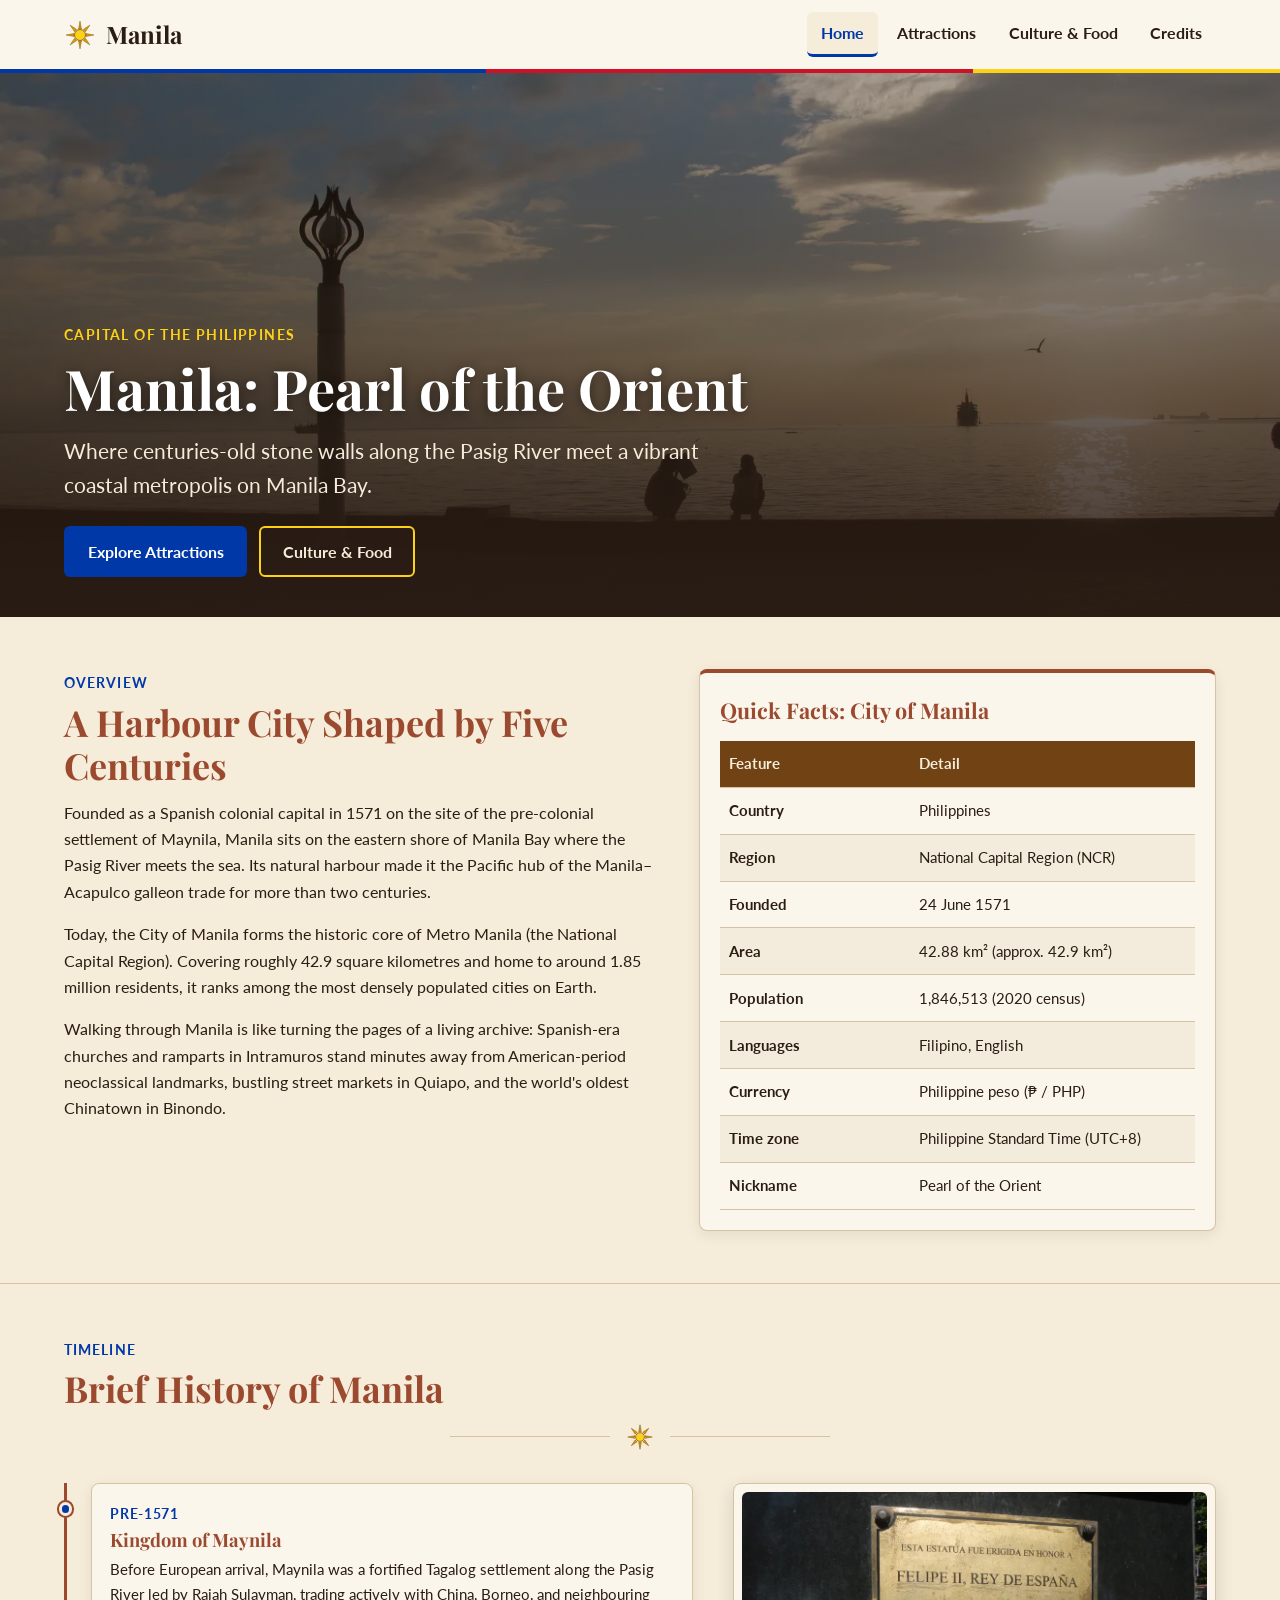
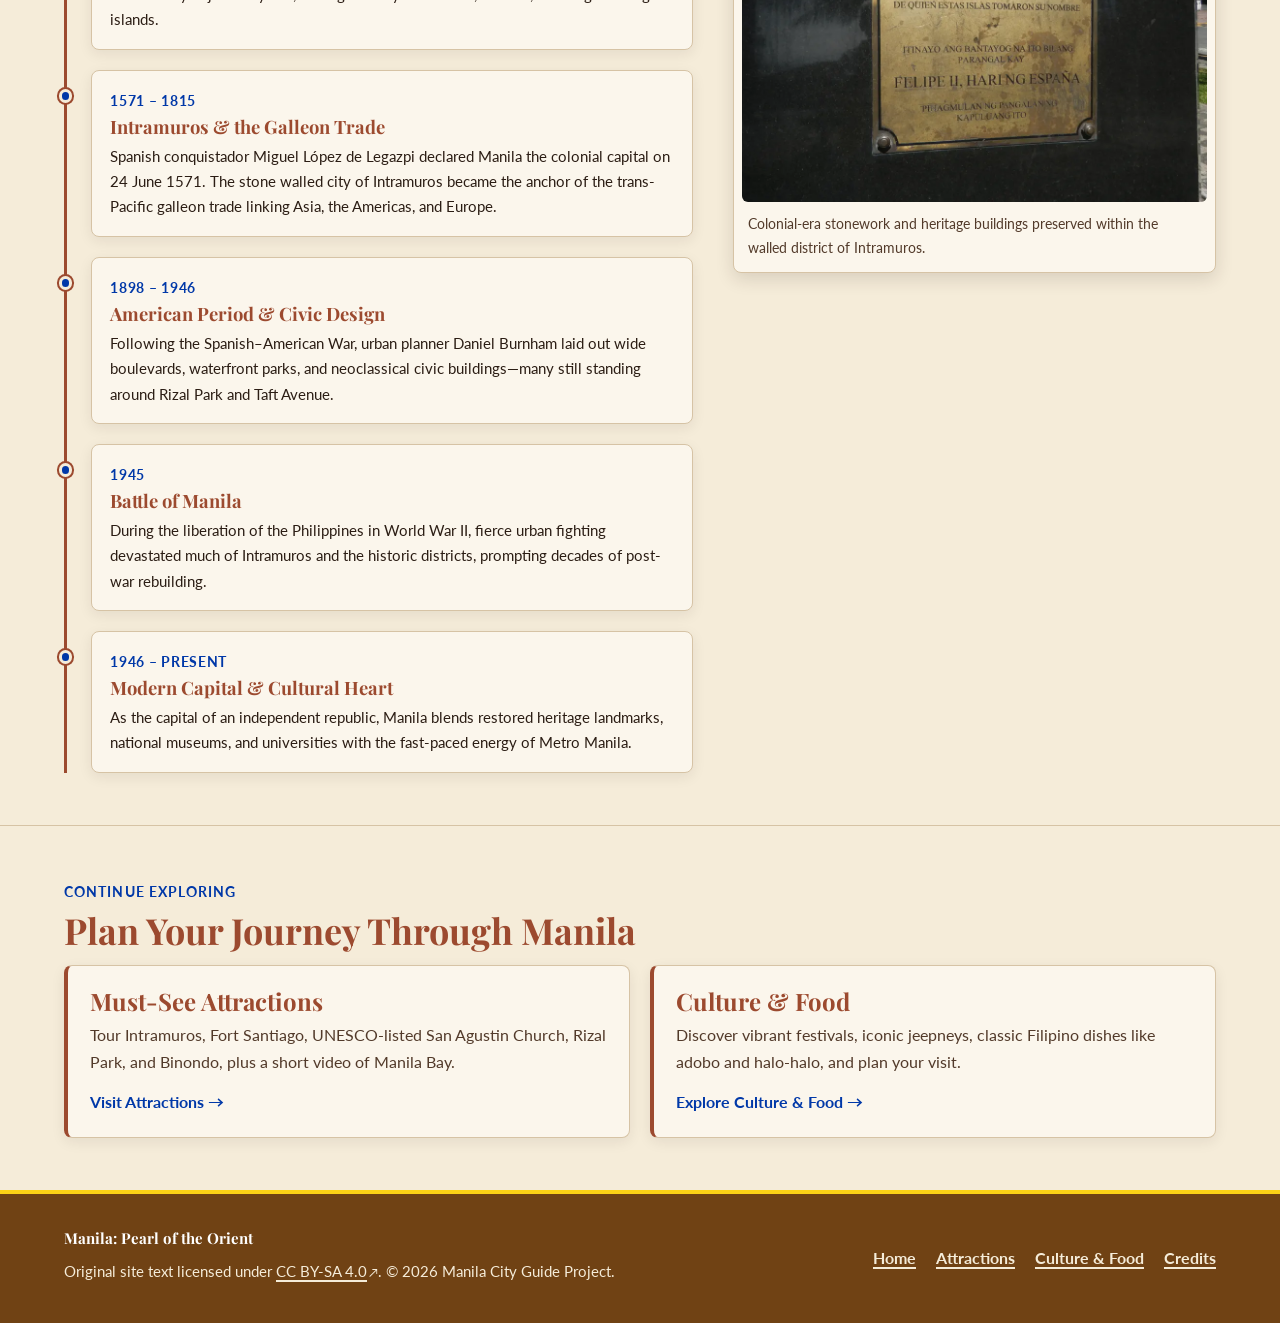
==== index.html @ b35159a3 "Implement 4-page website Assisted-by: Gemini 4 Neon" ====
<!DOCTYPE html>
<html lang="en">
<head>
  <meta charset="UTF-8">
  <meta name="viewport" content="width=device-width, initial-scale=1">
  <title>Manila | Pearl of the Orient — Home &amp; History</title>
  <meta name="description" content="Discover Manila, the historic capital of the Philippines: quick facts, a brief history from Maynila to the modern metropolis, and what makes the city unique.">

  <!-- Favicons -->
  <link rel="icon" href="favicon.ico" sizes="32x32">
  <link rel="icon" href="favicon.svg" type="image/svg+xml">
  <link rel="apple-touch-icon" href="apple-touch-icon.png">
  <link rel="manifest" href="site.webmanifest">

  <!-- Fonts -->
  <link rel="preconnect" href="https://fonts.googleapis.com">
  <link rel="preconnect" href="https://fonts.gstatic.com" crossorigin>
  <link rel="stylesheet" href="https://fonts.googleapis.com/css2?family=Lato:wght@400;700&family=Playfair+Display:wght@700&display=swap">

  <link rel="stylesheet" href="css/normalize.css">
  <link rel="stylesheet" href="css/styles.css">
  <script src="js/nav.js" defer></script>
</head>
<body>
  <a class="skip-link" href="#main">Skip to main content</a>

  <header class="site-header">
    <div class="container header-inner">
      <a class="logo" href="index.html">
        <svg class="logo-sun" viewBox="0 0 64 64" width="32" height="32" aria-hidden="true">
          <g fill="#D99B00" stroke="#704214" stroke-width="0.8">
            <polygon points="32,4 35,20 29,20"/>
            <polygon points="32,60 35,44 29,44"/>
            <polygon points="4,32 20,29 20,35"/>
            <polygon points="60,32 44,29 44,35"/>
            <polygon points="12.2,12.2 25.5,21 21,25.5"/>
            <polygon points="51.8,51.8 38.5,43 43,38.5"/>
            <polygon points="51.8,12.2 43,25.5 38.5,21"/>
            <polygon points="12.2,51.8 21,38.5 25.5,43"/>
          </g>
          <circle cx="32" cy="32" r="11" fill="#FCD116" stroke="#704214" stroke-width="1.5"/>
        </svg>
        <span>Manila</span>
      </a>

      <nav class="site-nav" aria-label="Main">
        <button class="nav-toggle" type="button" aria-expanded="false" aria-controls="nav-menu" hidden>
          <svg width="20" height="20" viewBox="0 0 24 24" fill="none" stroke="currentColor" stroke-width="2.2" stroke-linecap="round" aria-hidden="true">
            <line x1="3" y1="6" x2="21" y2="6"/>
            <line x1="3" y1="12" x2="21" y2="12"/>
            <line x1="3" y1="18" x2="21" y2="18"/>
          </svg>
          <span>Menu</span>
        </button>
        <ul id="nav-menu" class="nav-menu">
          <li><a href="index.html" aria-current="page">Home</a></li>
          <li><a href="attractions.html">Attractions</a></li>
          <li><a href="culture.html">Culture &amp; Food</a></li>
          <li><a href="credits.html">Credits</a></li>
        </ul>
      </nav>
    </div>
  </header>

  <main id="main" tabindex="-1">
    <section class="hero" aria-labelledby="hero-title">
      <div class="hero-media">
        <img
          src="images/hero-manila-bay-960.webp"
          srcset="images/hero-manila-bay-480.webp 480w, images/hero-manila-bay-960.webp 960w, images/hero-manila-bay-1600.webp 1600w"
          sizes="100vw"
          width="1600"
          height="900"
          fetchpriority="high"
          alt="Golden sunset over Manila Bay with silhouettes of boats and the city skyline along the horizon">
      </div>
      <div class="container hero-content">
        <span class="hero-kicker">Capital of the Philippines</span>
        <h1 id="hero-title">Manila: Pearl of the Orient</h1>
        <p class="hero-tagline">Where centuries-old stone walls along the Pasig River meet a vibrant coastal metropolis on Manila Bay.</p>
        <div class="hero-actions">
          <a class="btn btn-primary" href="attractions.html">Explore Attractions</a>
          <a class="btn btn-secondary" href="culture.html">Culture &amp; Food</a>
        </div>
      </div>
    </section>

    <section class="section" aria-labelledby="intro-heading">
      <div class="container home-overview-grid">
        <div>
          <span class="eyebrow">Overview</span>
          <h2 id="intro-heading">A Harbour City Shaped by Five Centuries</h2>
          <p>Founded as a Spanish colonial capital in 1571 on the site of the pre-colonial settlement of Maynila, Manila sits on the eastern shore of Manila Bay where the Pasig River meets the sea. Its natural harbour made it the Pacific hub of the Manila–Acapulco galleon trade for more than two centuries.</p>
          <p>Today, the City of Manila forms the historic core of Metro Manila (the National Capital Region). Covering roughly 42.9 square kilometres and home to around 1.85 million residents, it ranks among the most densely populated cities on Earth.</p>
          <p>Walking through Manila is like turning the pages of a living archive: Spanish-era churches and ramparts in Intramuros stand minutes away from American-period neoclassical landmarks, bustling street markets in Quiapo, and the world's oldest Chinatown in Binondo.</p>
        </div>

        <div class="facts-card">
          <table class="facts-table">
            <caption>Quick Facts: City of Manila</caption>
            <thead>
              <tr>
                <th scope="col">Feature</th>
                <th scope="col">Detail</th>
              </tr>
            </thead>
            <tbody>
              <tr>
                <th scope="row">Country</th>
                <td>Philippines</td>
              </tr>
              <tr>
                <th scope="row">Region</th>
                <td>National Capital Region (NCR)</td>
              </tr>
              <tr>
                <th scope="row">Founded</th>
                <td>24 June 1571</td>
              </tr>
              <tr>
                <th scope="row">Area</th>
                <td>42.88 km² (approx. 42.9 km²)</td>
              </tr>
              <tr>
                <th scope="row">Population</th>
                <td>1,846,513 (2020 census)</td>
              </tr>
              <tr>
                <th scope="row">Languages</th>
                <td>Filipino, English</td>
              </tr>
              <tr>
                <th scope="row">Currency</th>
                <td>Philippine peso (₱ / PHP)</td>
              </tr>
              <tr>
                <th scope="row">Time zone</th>
                <td>Philippine Standard Time (UTC+8)</td>
              </tr>
              <tr>
                <th scope="row">Nickname</th>
                <td>Pearl of the Orient</td>
              </tr>
            </tbody>
          </table>
        </div>
      </div>
    </section>

    <section class="section" aria-labelledby="history-heading">
      <div class="container">
        <span class="eyebrow">Timeline</span>
        <h2 id="history-heading">Brief History of Manila</h2>
        <div class="sun-divider" aria-hidden="true">
          <svg viewBox="0 0 64 64" width="28" height="28">
            <g fill="#D99B00" stroke="#704214" stroke-width="1">
              <polygon points="32,4 35,20 29,20"/>
              <polygon points="32,60 35,44 29,44"/>
              <polygon points="4,32 20,29 20,35"/>
              <polygon points="60,32 44,29 44,35"/>
              <polygon points="12.2,12.2 25.5,21 21,25.5"/>
              <polygon points="51.8,51.8 38.5,43 43,38.5"/>
              <polygon points="51.8,12.2 43,25.5 38.5,21"/>
              <polygon points="12.2,51.8 21,38.5 25.5,43"/>
            </g>
            <circle cx="32" cy="32" r="10" fill="#FCD116" stroke="#704214" stroke-width="1.5"/>
          </svg>
        </div>

        <div class="history-grid">
          <ol class="timeline">
            <li class="timeline-item">
              <span class="timeline-year">Pre-1571</span>
              <h3>Kingdom of Maynila</h3>
              <p>Before European arrival, Maynila was a fortified Tagalog settlement along the Pasig River led by Rajah Sulayman, trading actively with China, Borneo, and neighbouring islands.</p>
            </li>
            <li class="timeline-item">
              <span class="timeline-year">1571 – 1815</span>
              <h3>Intramuros &amp; the Galleon Trade</h3>
              <p>Spanish conquistador Miguel López de Legazpi declared Manila the colonial capital on 24 June 1571. The stone walled city of Intramuros became the anchor of the trans-Pacific galleon trade linking Asia, the Americas, and Europe.</p>
            </li>
            <li class="timeline-item">
              <span class="timeline-year">1898 – 1946</span>
              <h3>American Period &amp; Civic Design</h3>
              <p>Following the Spanish–American War, urban planner Daniel Burnham laid out wide boulevards, waterfront parks, and neoclassical civic buildings—many still standing around Rizal Park and Taft Avenue.</p>
            </li>
            <li class="timeline-item">
              <span class="timeline-year">1945</span>
              <h3>Battle of Manila</h3>
              <p>During the liberation of the Philippines in World War II, fierce urban fighting devastated much of Intramuros and the historic districts, prompting decades of post-war rebuilding.</p>
            </li>
            <li class="timeline-item">
              <span class="timeline-year">1946 – Present</span>
              <h3>Modern Capital &amp; Cultural Heart</h3>
              <p>As the capital of an independent republic, Manila blends restored heritage landmarks, national museums, and universities with the fast-paced energy of Metro Manila.</p>
            </li>
          </ol>

          <figure class="photo-frame">
            <img
              src="images/history-intramuros-960.webp"
              srcset="images/history-intramuros-480.webp 480w, images/history-intramuros-960.webp 960w, images/history-intramuros-1600.webp 1600w"
              sizes="(min-width: 64em) 38vw, 94vw"
              width="960"
              height="640"
              loading="lazy"
              decoding="async"
              alt="Historic stone-lined street and colonial-era architecture inside Intramuros, Manila">
            <figcaption>Colonial-era stonework and heritage buildings preserved within the walled district of Intramuros.</figcaption>
          </figure>
        </div>
      </div>
    </section>

    <section class="section" aria-labelledby="explore-heading">
      <div class="container">
        <span class="eyebrow">Continue Exploring</span>
        <h2 id="explore-heading">Plan Your Journey Through Manila</h2>
        <div class="explore-cards">
          <a class="explore-card" href="attractions.html">
            <div>
              <h3>Must-See Attractions</h3>
              <p>Tour Intramuros, Fort Santiago, UNESCO-listed San Agustin Church, Rizal Park, and Binondo, plus a short video of Manila Bay.</p>
            </div>
            <span class="explore-card-cta">Visit Attractions →</span>
          </a>
          <a class="explore-card" href="culture.html">
            <div>
              <h3>Culture &amp; Food</h3>
              <p>Discover vibrant festivals, iconic jeepneys, classic Filipino dishes like adobo and halo-halo, and plan your visit.</p>
            </div>
            <span class="explore-card-cta">Explore Culture &amp; Food →</span>
          </a>
        </div>
      </div>
    </section>
  </main>

  <footer class="site-footer">
    <div class="container footer-grid">
      <div>
        <p class="footer-brand">Manila: Pearl of the Orient</p>
        <p>Original site text licensed under <a href="https://creativecommons.org/licenses/by-sa/4.0/" target="_blank" rel="noopener noreferrer">CC BY-SA 4.0<span class="visually-hidden"> (opens in a new tab)</span><span class="external-icon" aria-hidden="true">↗</span></a>. © 2026 Manila City Guide Project.</p>
      </div>
      <nav class="footer-nav" aria-label="Footer">
        <ul>
          <li><a href="index.html">Home</a></li>
          <li><a href="attractions.html">Attractions</a></li>
          <li><a href="culture.html">Culture &amp; Food</a></li>
          <li><a href="credits.html">Credits</a></li>
        </ul>
      </nav>
    </div>
  </footer>
</body>
</html>
---- css/styles.css ----
/* ==========================================================================
   Manila: Pearl of the Orient — Global Stylesheet
   Mobile-first, heritage/colonial palette with Philippine-flag accents
   ========================================================================== */

:root {
  /* Heritage colour palette */
  --color-cream: #F5ECD9;
  --color-parchment: #FBF6EC;
  --color-ink: #2B1D14;
  --color-ink-muted: #523A2A;
  --color-terracotta: #9C4A2F;
  --color-terracotta-dark: #7A3620;
  --color-sepia: #704214;
  --color-sepia-dark: #4F2D0D;
  --color-border: #D6C3A5;

  /* Philippine-flag accents */
  --color-flag-blue: #0038A8;
  --color-flag-blue-dark: #00287A;
  --color-flag-red: #CE1126;
  --color-sun-gold: #FCD116;

  /* Typography */
  --font-heading: "Playfair Display", Georgia, "Times New Roman", serif;
  --font-body: "Lato", system-ui, -apple-system, "Segoe UI", Roboto, sans-serif;

  /* Layout & radii */
  --container-max: 75rem;
  --radius-sm: 0.375rem;
  --radius-md: 0.5rem;
  --radius-lg: 0.75rem;
  --shadow-card: 0 4px 14px rgba(43, 29, 20, 0.08);
  --shadow-photo: 0 6px 18px rgba(43, 29, 20, 0.14);

  /* Transitions */
  --transition-fast: 180ms ease;
}

/* Base / Reset enhancements
   ========================================================================== */

*,
*::before,
*::after {
  box-sizing: border-box;
}

html {
  font-size: 100%;
  scroll-behavior: smooth;
}

body {
  font-family: var(--font-body);
  font-size: 1rem;
  line-height: 1.65;
  color: var(--color-ink);
  background-color: var(--color-cream);
  min-height: 100vh;
  display: flex;
  flex-direction: column;
}

img,
picture,
video,
svg {
  display: block;
  max-width: 100%;
}

img,
video {
  height: auto;
}

h1,
h2,
h3,
h4 {
  font-family: var(--font-heading);
  font-weight: 700;
  line-height: 1.2;
  color: var(--color-terracotta);
  margin-top: 0;
}

h1 {
  font-size: clamp(2rem, 4.5vw + 1rem, 3.5rem);
  margin-bottom: 0.75rem;
}

h2 {
  font-size: clamp(1.5rem, 2.5vw + 0.85rem, 2.25rem);
  margin-bottom: 0.75rem;
}

h3 {
  font-size: clamp(1.2rem, 1.4vw + 0.8rem, 1.5rem);
  margin-bottom: 0.5rem;
}

p {
  margin-top: 0;
  margin-bottom: 1rem;
}

a {
  color: var(--color-terracotta);
  text-decoration: underline;
  text-underline-offset: 0.18em;
  text-decoration-thickness: 1.5px;
  transition: color var(--transition-fast), background-color var(--transition-fast);
}

a:visited {
  color: var(--color-sepia);
}

a:hover {
  color: var(--color-flag-blue);
}

:focus-visible {
  outline: 3px solid var(--color-flag-blue);
  outline-offset: 3px;
  border-radius: 2px;
}

main {
  flex: 1 0 auto;
}

main:focus {
  outline: none;
}

/* Utilities
   ========================================================================== */

.container {
  width: 100%;
  max-width: var(--container-max);
  margin-inline: auto;
  padding-inline: 1rem;
}

.visually-hidden {
  position: absolute;
  width: 1px;
  height: 1px;
  padding: 0;
  margin: -1px;
  overflow: hidden;
  clip: rect(0, 0, 0, 0);
  white-space: nowrap;
  border: 0;
}

.skip-link {
  position: absolute;
  top: -100%;
  left: 0.75rem;
  z-index: 1000;
  padding: 0.75rem 1.25rem;
  background-color: var(--color-flag-blue);
  color: #FFFFFF;
  font-weight: 700;
  text-decoration: none;
  border-radius: 0 0 var(--radius-sm) var(--radius-sm);
}

.skip-link:visited {
  color: #FFFFFF;
}

.skip-link:focus {
  top: 0;
  outline: 3px solid var(--color-sun-gold);
  outline-offset: 2px;
}

.section {
  padding-block: 2.5rem;
}

.section + .section {
  border-top: 1px solid var(--color-border);
}

.section-intro {
  max-width: 65ch;
  font-size: 1.075rem;
  color: var(--color-ink-muted);
}

.eyebrow {
  display: inline-block;
  font-size: 0.85rem;
  font-weight: 700;
  letter-spacing: 0.08em;
  text-transform: uppercase;
  color: var(--color-flag-blue);
  margin-bottom: 0.4rem;
}

/* Philippine 8-ray sun section divider */
.sun-divider {
  display: flex;
  align-items: center;
  justify-content: center;
  gap: 1rem;
  margin-block: 0.5rem 2rem;
}

.sun-divider::before,
.sun-divider::after {
  content: "";
  height: 1px;
  flex: 1;
  max-width: 10rem;
  background-color: var(--color-border);
}

.sun-divider svg {
  width: 1.75rem;
  height: 1.75rem;
  flex-shrink: 0;
}

/* Header & Navigation
   ========================================================================== */

.site-header {
  position: relative;
  background-color: var(--color-parchment);
  box-shadow: 0 2px 8px rgba(43, 29, 20, 0.06);
}

/* Thin Philippine-flag tri-colour accent bar under header */
.site-header::after {
  content: "";
  display: block;
  height: 4px;
  width: 100%;
  background: linear-gradient(
    90deg,
    var(--color-flag-blue) 0%,
    var(--color-flag-blue) 38%,
    var(--color-flag-red) 38%,
    var(--color-flag-red) 76%,
    var(--color-sun-gold) 76%,
    var(--color-sun-gold) 100%
  );
}

.header-inner {
  display: flex;
  flex-wrap: wrap;
  align-items: center;
  justify-content: space-between;
  gap: 0.75rem 1.5rem;
  padding-block: 0.75rem;
}

.logo {
  display: inline-flex;
  align-items: center;
  gap: 0.6rem;
  font-family: var(--font-heading);
  font-size: 1.5rem;
  font-weight: 700;
  color: var(--color-ink);
  text-decoration: none;
  min-height: 44px;
}

.logo:visited {
  color: var(--color-ink);
}

.logo:hover {
  color: var(--color-terracotta);
}

.logo-sun {
  width: 2rem;
  height: 2rem;
  flex-shrink: 0;
}

.site-nav {
  display: flex;
  flex-direction: column;
  align-items: flex-end;
}

.nav-toggle {
  display: inline-flex;
  align-items: center;
  justify-content: center;
  gap: 0.45rem;
  min-width: 44px;
  min-height: 44px;
  padding: 0.5rem 0.85rem;
  background-color: var(--color-cream);
  color: var(--color-ink);
  border: 2px solid var(--color-sepia);
  border-radius: var(--radius-sm);
  font-weight: 700;
  cursor: pointer;
  transition: background-color var(--transition-fast), border-color var(--transition-fast);
}

.nav-toggle:hover {
  background-color: var(--color-terracotta);
  border-color: var(--color-terracotta);
  color: #FFFFFF;
}

.nav-toggle[hidden] {
  display: none;
}

.nav-menu {
  list-style: none;
  margin: 0.5rem 0 0;
  padding: 0;
  display: flex;
  flex-direction: column;
  gap: 0.25rem;
  width: 100%;
}

/* Progressive enhancement: collapse menu on small screens only when JS is active */
.js .nav-menu {
  display: none;
}

.js .nav-menu.is-open {
  display: flex;
  width: 100%;
  padding-block: 0.5rem 0.25rem;
}

.site-nav:has(.nav-menu.is-open) {
  width: 100%;
  align-items: stretch;
}

.site-nav:has(.nav-menu.is-open) .nav-toggle {
  align-self: flex-end;
}

.nav-menu a {
  display: flex;
  align-items: center;
  min-height: 44px;
  padding: 0.5rem 0.9rem;
  font-weight: 700;
  color: var(--color-ink);
  text-decoration: none;
  border-radius: var(--radius-sm);
  border-left: 3px solid transparent;
}

.nav-menu a:visited {
  color: var(--color-ink);
}

.nav-menu a:hover {
  background-color: var(--color-cream);
  color: var(--color-terracotta);
}

.nav-menu a[aria-current="page"] {
  color: var(--color-flag-blue);
  background-color: var(--color-cream);
  border-left-color: var(--color-flag-blue);
}

/* Hero Banner (Home)
   ========================================================================== */

.hero {
  position: relative;
  background-color: var(--color-ink);
  color: var(--color-cream);
  overflow: hidden;
  min-height: 22rem;
  display: grid;
  align-items: end;
}

.hero-media {
  position: absolute;
  inset: 0;
  width: 100%;
  height: 100%;
}

.hero-media img {
  width: 100%;
  height: 100%;
  object-fit: cover;
  object-position: center;
}

.hero::after {
  content: "";
  position: absolute;
  inset: 0;
  background: linear-gradient(
    to top,
    rgba(43, 29, 20, 0.92) 0%,
    rgba(43, 29, 20, 0.68) 45%,
    rgba(43, 29, 20, 0.35) 100%
  );
  pointer-events: none;
}

.hero-content {
  position: relative;
  z-index: 1;
  padding-block: 3rem 2.5rem;
}

.hero-kicker {
  display: inline-block;
  font-size: 0.875rem;
  font-weight: 700;
  letter-spacing: 0.1em;
  text-transform: uppercase;
  color: var(--color-sun-gold);
  margin-bottom: 0.5rem;
}

.hero h1 {
  color: #FFFFFF;
  margin-bottom: 0.75rem;
  text-shadow: 0 2px 12px rgba(0, 0, 0, 0.45);
}

.hero-tagline {
  max-width: 58ch;
  font-size: clamp(1.05rem, 1.5vw + 0.7rem, 1.3rem);
  color: var(--color-cream);
  margin-bottom: 1.5rem;
}

.hero-actions {
  display: flex;
  flex-wrap: wrap;
  gap: 0.75rem;
}

/* Buttons */
.btn {
  display: inline-flex;
  align-items: center;
  justify-content: center;
  gap: 0.5rem;
  min-height: 44px;
  padding: 0.65rem 1.35rem;
  font-weight: 700;
  text-decoration: none;
  border-radius: var(--radius-sm);
  border: 2px solid transparent;
  cursor: pointer;
  transition: background-color var(--transition-fast), color var(--transition-fast),
    border-color var(--transition-fast);
}

.btn-primary {
  background-color: var(--color-flag-blue);
  color: #FFFFFF;
}

.btn-primary:visited {
  color: #FFFFFF;
}

.btn-primary:hover {
  background-color: var(--color-flag-blue-dark);
  color: #FFFFFF;
}

.btn-secondary {
  background-color: rgba(43, 29, 20, 0.7);
  color: var(--color-cream);
  border-color: var(--color-sun-gold);
}

.btn-secondary:visited {
  color: var(--color-cream);
}

.btn-secondary:hover {
  background-color: var(--color-sepia);
  color: #FFFFFF;
}

/* Page Header (subpages)
   ========================================================================== */

.page-hero {
  background-color: var(--color-parchment);
  border-bottom: 1px solid var(--color-border);
  padding-block: 2.25rem 2rem;
}

.page-hero p {
  max-width: 66ch;
  margin-bottom: 0;
  font-size: 1.08rem;
  color: var(--color-ink-muted);
}

/* Figures & Photo Frames
   ========================================================================== */

.photo-frame {
  margin: 0;
  background-color: var(--color-parchment);
  padding: 0.5rem;
  border: 1px solid var(--color-border);
  border-radius: var(--radius-md);
  box-shadow: var(--shadow-photo);
}

.photo-frame img {
  width: 100%;
  border-radius: var(--radius-sm);
  aspect-ratio: 3 / 2;
  object-fit: cover;
}

.photo-frame figcaption {
  padding: 0.65rem 0.4rem 0.25rem;
  font-size: 0.9rem;
  color: var(--color-ink-muted);
}

/* Home: Intro + Quick Facts Table
   ========================================================================== */

.home-overview-grid {
  display: grid;
  gap: 2rem;
  align-items: start;
}

.facts-card {
  background-color: var(--color-parchment);
  border: 1px solid var(--color-border);
  border-top: 4px solid var(--color-terracotta);
  border-radius: var(--radius-md);
  padding: 1.25rem;
  box-shadow: var(--shadow-card);
}

.facts-table {
  width: 100%;
  border-collapse: collapse;
  font-size: 0.95rem;
}

.facts-table caption {
  font-family: var(--font-heading);
  font-size: 1.35rem;
  font-weight: 700;
  color: var(--color-terracotta);
  text-align: left;
  margin-bottom: 0.75rem;
}

.facts-table th,
.facts-table td {
  padding: 0.65rem 0.6rem;
  text-align: left;
  vertical-align: top;
  border-bottom: 1px solid var(--color-border);
  overflow-wrap: break-word;
}

.facts-table thead th {
  background-color: var(--color-sepia);
  color: var(--color-cream);
  font-weight: 700;
}

.facts-table tbody tr:nth-child(even) {
  background-color: rgba(214, 195, 165, 0.22);
}

.facts-table tbody th {
  font-weight: 700;
  color: var(--color-ink);
  width: 40%;
}

/* Home: Brief History Timeline
   ========================================================================== */

.history-grid {
  display: grid;
  gap: 2rem;
  align-items: start;
}

.timeline {
  list-style: none;
  margin: 0;
  padding: 0 0 0 1.5rem;
  border-left: 3px solid var(--color-terracotta);
  display: grid;
  gap: 1.25rem;
}

.timeline-item {
  position: relative;
  background-color: var(--color-parchment);
  border: 1px solid var(--color-border);
  border-radius: var(--radius-md);
  padding: 1rem 1.15rem;
  box-shadow: var(--shadow-card);
}

.timeline-item::before {
  content: "";
  position: absolute;
  left: -2.08rem;
  top: 1.15rem;
  width: 0.85rem;
  height: 0.85rem;
  border-radius: 50%;
  background-color: var(--color-flag-blue);
  border: 3px solid var(--color-cream);
  box-shadow: 0 0 0 2px var(--color-terracotta);
}

.timeline-year {
  display: inline-block;
  font-size: 0.85rem;
  font-weight: 700;
  color: var(--color-flag-blue);
  text-transform: uppercase;
  letter-spacing: 0.05em;
  margin-bottom: 0.25rem;
}

.timeline-item h3 {
  font-size: 1.15rem;
  margin-bottom: 0.35rem;
}

.timeline-item p {
  margin-bottom: 0;
  font-size: 0.96rem;
}

/* Explore More / Journey Cards (Flexbox)
   ========================================================================== */

.explore-cards {
  display: flex;
  flex-wrap: wrap;
  gap: 1.25rem;
}

.explore-card {
  flex: 1 1 16rem;
  display: flex;
  flex-direction: column;
  justify-content: space-between;
  background-color: var(--color-parchment);
  border: 1px solid var(--color-border);
  border-left: 4px solid var(--color-terracotta);
  border-radius: var(--radius-md);
  padding: 1.35rem;
  box-shadow: var(--shadow-card);
  text-decoration: none;
  color: var(--color-ink);
  transition: transform var(--transition-fast), border-color var(--transition-fast),
    box-shadow var(--transition-fast);
}

.explore-card:visited {
  color: var(--color-ink);
}

.explore-card:hover {
  transform: translateY(-2px);
  border-left-color: var(--color-flag-blue);
  box-shadow: var(--shadow-photo);
  color: var(--color-ink);
}

.explore-card h3 {
  margin-bottom: 0.4rem;
}

.explore-card p {
  color: var(--color-ink-muted);
  margin-bottom: 0.85rem;
}

.explore-card-cta {
  font-weight: 700;
  color: var(--color-flag-blue);
}

/* Attractions Page: Card Grid + Video + Tips
   ========================================================================== */

.attractions-grid {
  display: grid;
  grid-template-columns: repeat(auto-fit, minmax(min(100%, 18rem), 1fr));
  gap: 1.5rem;
}

.attraction-card {
  display: flex;
  flex-direction: column;
  background-color: var(--color-parchment);
  border: 1px solid var(--color-border);
  border-radius: var(--radius-md);
  overflow: hidden;
  box-shadow: var(--shadow-card);
}

.attraction-card figure {
  margin: 0;
}

.attraction-card img {
  width: 100%;
  aspect-ratio: 3 / 2;
  object-fit: cover;
  border-bottom: 3px solid var(--color-sepia);
}

.attraction-card-body {
  padding: 1.2rem;
  display: flex;
  flex-direction: column;
  flex: 1;
}

.attraction-tag {
  display: inline-block;
  align-self: flex-start;
  font-size: 0.78rem;
  font-weight: 700;
  text-transform: uppercase;
  letter-spacing: 0.06em;
  color: var(--color-flag-blue);
  background-color: var(--color-cream);
  padding: 0.2rem 0.55rem;
  border-radius: var(--radius-sm);
  margin-bottom: 0.5rem;
}

.attraction-card h2 {
  font-size: 1.35rem;
  margin-bottom: 0.5rem;
}

.attraction-card p {
  margin-bottom: 0;
  font-size: 0.96rem;
}

.media-tips-grid {
  display: grid;
  gap: 1.75rem;
  align-items: start;
}

.video-wrapper {
  background-color: var(--color-parchment);
  border: 1px solid var(--color-border);
  border-radius: var(--radius-md);
  padding: 0.75rem;
  box-shadow: var(--shadow-card);
}

.video-wrapper video {
  width: 100%;
  aspect-ratio: 16 / 9;
  background-color: var(--color-ink);
  border-radius: var(--radius-sm);
}

.video-caption {
  margin-top: 0.75rem;
  margin-bottom: 0;
  font-size: 0.92rem;
  color: var(--color-ink-muted);
}

.tip-box {
  background-color: var(--color-parchment);
  border: 1px solid var(--color-border);
  border-left: 5px solid var(--color-flag-blue);
  border-radius: var(--radius-md);
  padding: 1.35rem;
  box-shadow: var(--shadow-card);
}

.tip-box h2 {
  font-size: 1.45rem;
  color: var(--color-flag-blue);
  margin-bottom: 0.75rem;
}

.tip-list {
  margin: 0;
  padding-left: 1.2rem;
  display: grid;
  gap: 0.65rem;
}

/* Culture & Food Page
   ========================================================================== */

.split-feature {
  display: grid;
  gap: 1.75rem;
  align-items: center;
}

.proverb-figure {
  margin: 0 auto;
  max-width: 52rem;
  background-color: var(--color-sepia-dark);
  color: var(--color-cream);
  border-radius: var(--radius-lg);
  padding: 2rem 1.5rem;
  border-top: 4px solid var(--color-sun-gold);
  box-shadow: var(--shadow-photo);
  text-align: center;
}

.proverb-quote {
  margin: 0 0 1rem;
  position: relative;
}

.proverb-mark {
  display: block;
  font-family: var(--font-heading);
  font-size: 3.25rem;
  line-height: 0.7;
  color: var(--color-sun-gold);
  margin-bottom: 0.5rem;
}

.proverb-original {
  font-family: var(--font-heading);
  font-size: clamp(1.25rem, 2vw + 0.75rem, 1.85rem);
  line-height: 1.35;
  color: #FFFFFF;
  margin-bottom: 0.75rem;
}

.proverb-translation {
  font-size: 1.05rem;
  font-style: italic;
  color: var(--color-cream);
  margin-bottom: 0;
}

.proverb-figure figcaption {
  font-size: 0.92rem;
  color: var(--color-sun-gold);
  font-weight: 700;
}

.food-photos-grid {
  display: grid;
  gap: 1.25rem;
  margin-bottom: 1.5rem;
}

.food-list {
  list-style: none;
  margin: 0;
  padding: 0;
  display: flex;
  flex-wrap: wrap;
  gap: 1rem;
}

.food-item {
  flex: 1 1 15rem;
  background-color: var(--color-parchment);
  border: 1px solid var(--color-border);
  border-top: 3px solid var(--color-terracotta);
  border-radius: var(--radius-md);
  padding: 1.15rem;
  box-shadow: var(--shadow-card);
}

.food-item h3 {
  font-size: 1.2rem;
  margin-bottom: 0.4rem;
}

.food-item p {
  margin-bottom: 0;
  font-size: 0.95rem;
}

/* Contact Form ("Plan Your Visit")
   ========================================================================== */

.contact-card {
  background-color: var(--color-parchment);
  border: 1px solid var(--color-border);
  border-top: 4px solid var(--color-flag-blue);
  border-radius: var(--radius-md);
  padding: 1.5rem;
  box-shadow: var(--shadow-card);
  max-width: 50rem;
}

.required-mark {
  color: var(--color-flag-red);
  font-weight: 700;
}

.contact-form {
  display: grid;
  gap: 1.15rem;
  margin-top: 1.25rem;
}

.form-row-group {
  display: flex;
  flex-direction: column;
  gap: 1.15rem;
}

.form-row {
  display: flex;
  flex-direction: column;
  gap: 0.35rem;
  flex: 1;
}

.form-row label {
  font-weight: 700;
  color: var(--color-ink);
}

.form-row input,
.form-row select,
.form-row textarea {
  width: 100%;
  min-height: 44px;
  padding: 0.65rem 0.85rem;
  background-color: #FFFFFF;
  color: var(--color-ink);
  border: 1.5px solid var(--color-sepia);
  border-radius: var(--radius-sm);
  font-size: 1rem;
}

.form-row textarea {
  min-height: 7.5rem;
  resize: vertical;
}

.form-row input:user-invalid,
.form-row textarea:user-invalid {
  border-color: var(--color-flag-red);
  background-color: #FFF7F7;
}

.visit-fieldset {
  border: 1px solid var(--color-border);
  border-radius: var(--radius-sm);
  padding: 1rem;
  margin: 0;
  background-color: var(--color-cream);
}

.visit-fieldset legend {
  font-weight: 700;
  padding-inline: 0.4rem;
  color: var(--color-ink);
}

.radio-group {
  display: flex;
  flex-wrap: wrap;
  gap: 0.65rem 1.25rem;
  margin-top: 0.35rem;
}

.radio-option {
  display: inline-flex;
  align-items: center;
  gap: 0.45rem;
  min-height: 44px;
  cursor: pointer;
}

.radio-option input[type="radio"] {
  width: 1.15rem;
  height: 1.15rem;
  accent-color: var(--color-flag-blue);
}

.form-actions {
  display: flex;
  flex-wrap: wrap;
  align-items: center;
  gap: 1rem;
}

.form-status {
  margin: 0;
  padding: 0.65rem 0.9rem;
  background-color: var(--color-cream);
  border-left: 4px solid var(--color-flag-blue);
  border-radius: var(--radius-sm);
  font-weight: 700;
  color: var(--color-ink);
}

/* Credits Page
   ========================================================================== */

.credits-note {
  display: inline-block;
  background-color: var(--color-parchment);
  border: 1px solid var(--color-border);
  border-left: 4px solid var(--color-flag-blue);
  border-radius: var(--radius-sm);
  padding: 0.65rem 1rem;
  font-size: 0.95rem;
  margin-bottom: 1.5rem;
}

.credits-grid {
  display: grid;
  gap: 1.5rem;
  align-items: start;
}

.credit-card {
  background-color: var(--color-parchment);
  border: 1px solid var(--color-border);
  border-top: 4px solid var(--color-terracotta);
  border-radius: var(--radius-md);
  padding: 1.35rem;
  box-shadow: var(--shadow-card);
}

.credit-card h2 {
  font-size: 1.45rem;
  margin-bottom: 0.85rem;
}

.credit-list {
  margin: 0;
  padding-left: 1.2rem;
  display: grid;
  gap: 1rem;
  line-height: 1.75;
}

.credit-list li {
  overflow-wrap: anywhere;
}

.credit-page {
  display: block;
  margin-top: 0.2rem;
  font-size: 0.92rem;
  color: var(--color-ink-muted);
}

.external-icon {
  display: inline-block;
  margin-inline-start: 0.2em;
  font-size: 0.8em;
}

.credits-banner-wrap {
  margin-top: 2rem;
  max-width: 44rem;
}

/* Footer
   ========================================================================== */

.site-footer {
  background-color: var(--color-sepia);
  color: var(--color-cream);
  border-top: 4px solid var(--color-sun-gold);
  padding-block: 2rem;
  margin-top: auto;
}

.footer-grid {
  display: grid;
  gap: 1.5rem;
  align-items: start;
}

.footer-brand {
  font-family: var(--font-heading);
  font-size: 1.25rem;
  font-weight: 700;
  color: #FFFFFF;
  margin-bottom: 0.4rem;
}

.site-footer p {
  margin-bottom: 0.5rem;
  font-size: 0.94rem;
}

.site-footer a {
  color: var(--color-cream);
}

.site-footer a:visited {
  color: var(--color-cream);
}

.site-footer a:hover {
  color: var(--color-sun-gold);
}

.site-footer :focus-visible {
  outline-color: var(--color-sun-gold);
}

.footer-nav ul {
  list-style: none;
  margin: 0;
  padding: 0;
  display: flex;
  flex-wrap: wrap;
  gap: 0.4rem 1.25rem;
}

.footer-nav a {
  display: inline-flex;
  align-items: center;
  min-height: 44px;
  font-weight: 700;
}

/* ==========================================================================
   Responsive Breakpoints (Mobile-first min-width)
   ========================================================================== */

/* Tablet: >= 48em (768px) */
@media (min-width: 48em) {
  .container {
    padding-inline: 1.5rem;
  }

  .header-inner {
    flex-wrap: nowrap;
  }

  .site-nav {
    flex-direction: row;
    align-items: center;
  }

  .nav-toggle,
  .js .nav-toggle {
    display: none;
  }

  .nav-menu,
  .js .nav-menu {
    display: flex;
    flex-direction: row;
    align-items: center;
    gap: 0.35rem;
    margin: 0;
    width: auto;
  }

  .nav-menu a {
    border-left: 0;
    border-bottom: 3px solid transparent;
    padding-inline: 0.85rem;
  }

  .nav-menu a[aria-current="page"] {
    border-left-color: transparent;
    border-bottom-color: var(--color-flag-blue);
  }

  .hero {
    min-height: 28rem;
  }

  .food-photos-grid {
    grid-template-columns: repeat(2, 1fr);
  }

  .form-row-group {
    flex-direction: row;
  }

  .footer-grid {
    grid-template-columns: 1.4fr 1fr;
    align-items: center;
  }

  .footer-nav {
    justify-self: end;
  }
}

/* Desktop: >= 64em (1024px) */
@media (min-width: 64em) {
  .section {
    padding-block: 3.25rem;
  }

  .hero {
    min-height: 34rem;
  }

  .home-overview-grid {
    grid-template-columns: 1.15fr 1fr;
    gap: 2.5rem;
  }

  .history-grid {
    grid-template-columns: 1.3fr 1fr;
    gap: 2.5rem;
  }

  .media-tips-grid {
    grid-template-columns: 1.6fr 1fr;
    gap: 2rem;
  }

  .split-feature {
    grid-template-columns: 1.1fr 1fr;
    gap: 2.5rem;
  }

  .split-feature--reverse .split-media {
    order: -1;
  }

  .credits-grid {
    grid-template-columns: repeat(2, 1fr);
  }
}

/* Wide: >= 90em (1440px) */
@media (min-width: 90em) {
  .hero {
    min-height: 38rem;
  }
}

/* Reduced Motion
   ========================================================================== */

@media (prefers-reduced-motion: reduce) {
  html {
    scroll-behavior: auto;
  }

  *,
  *::before,
  *::after {
    transition-duration: 0.01ms !important;
    animation-duration: 0.01ms !important;
  }
}
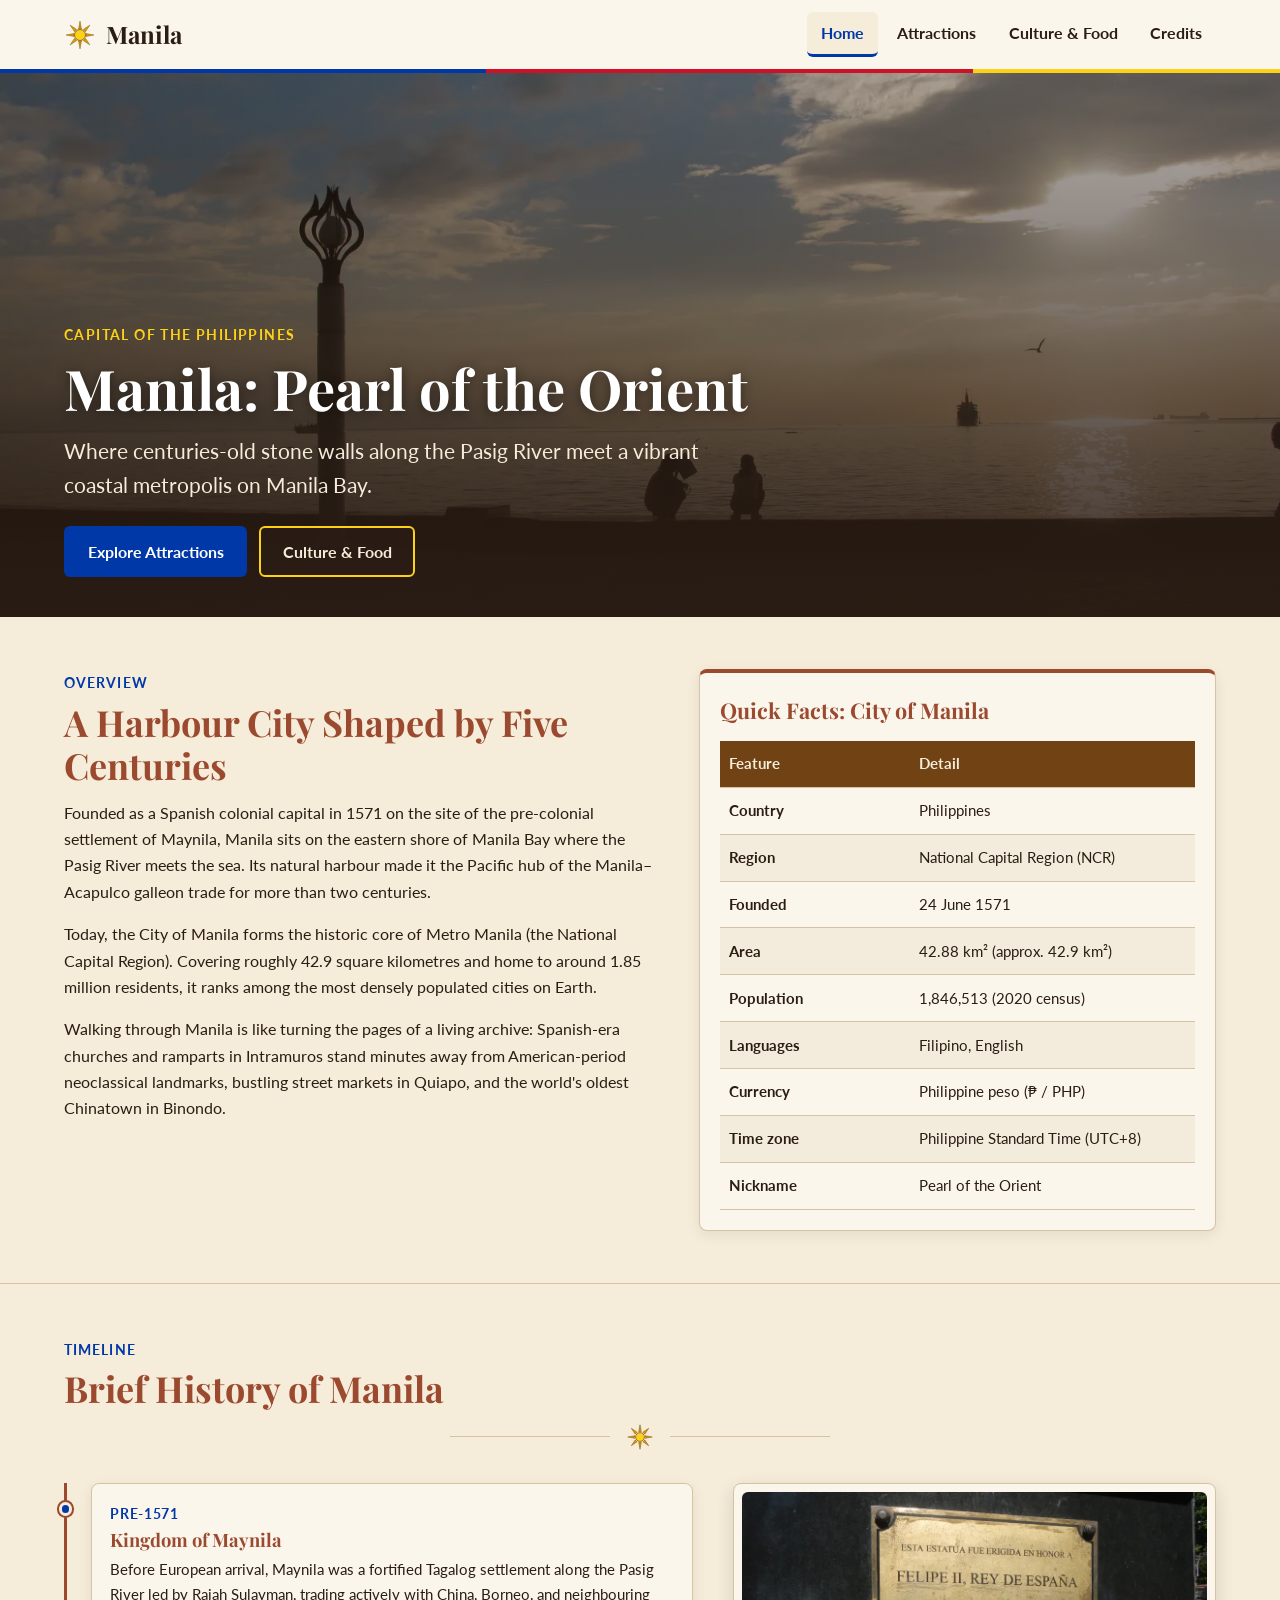
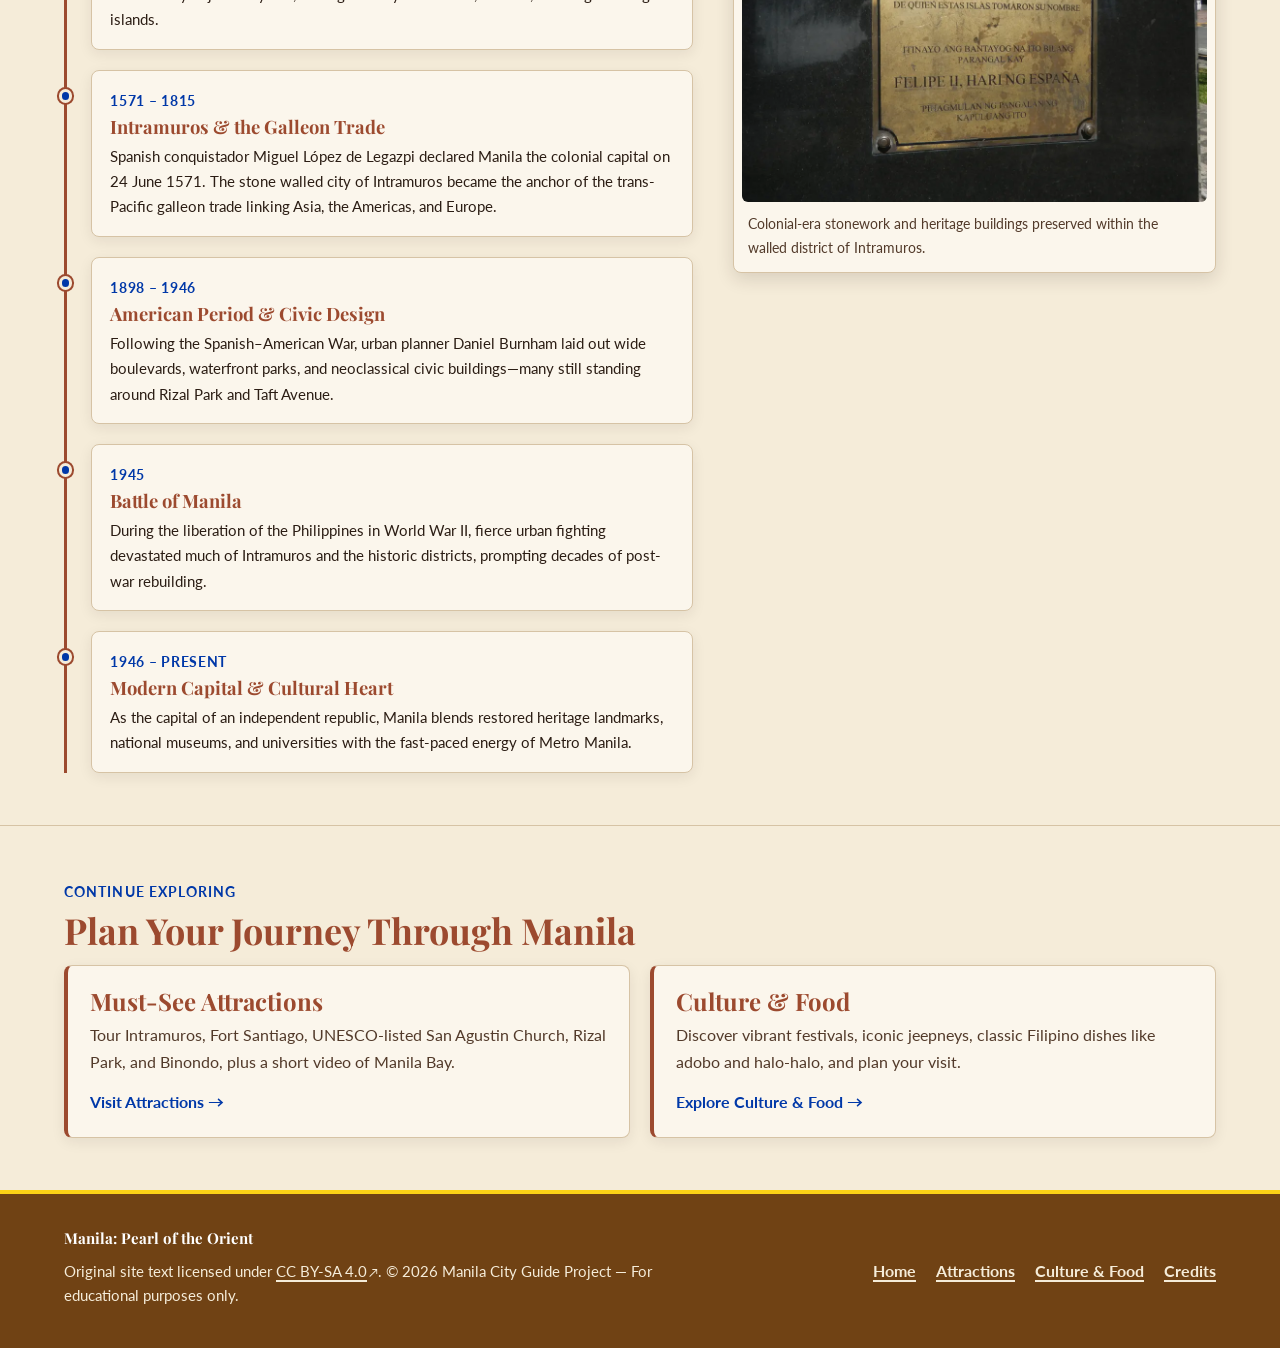
==== commit caee4ef9: "Added educational purposes only disclaimer in footer Assisted-by: Gemini 4 Neon" ====
--- a/index.html
+++ b/index.html
@@ -240,7 +240,7 @@
     <div class="container footer-grid">
       <div>
         <p class="footer-brand">Manila: Pearl of the Orient</p>
-        <p>Original site text licensed under <a href="https://creativecommons.org/licenses/by-sa/4.0/" target="_blank" rel="noopener noreferrer">CC BY-SA 4.0<span class="visually-hidden"> (opens in a new tab)</span><span class="external-icon" aria-hidden="true">↗</span></a>. © 2026 Manila City Guide Project.</p>
+        <p>Original site text licensed under <a href="https://creativecommons.org/licenses/by-sa/4.0/" target="_blank" rel="noopener noreferrer">CC BY-SA 4.0<span class="visually-hidden"> (opens in a new tab)</span><span class="external-icon" aria-hidden="true">↗</span></a>. © 2026 Manila City Guide Project — For educational purposes only.</p>
       </div>
       <nav class="footer-nav" aria-label="Footer">
         <ul>
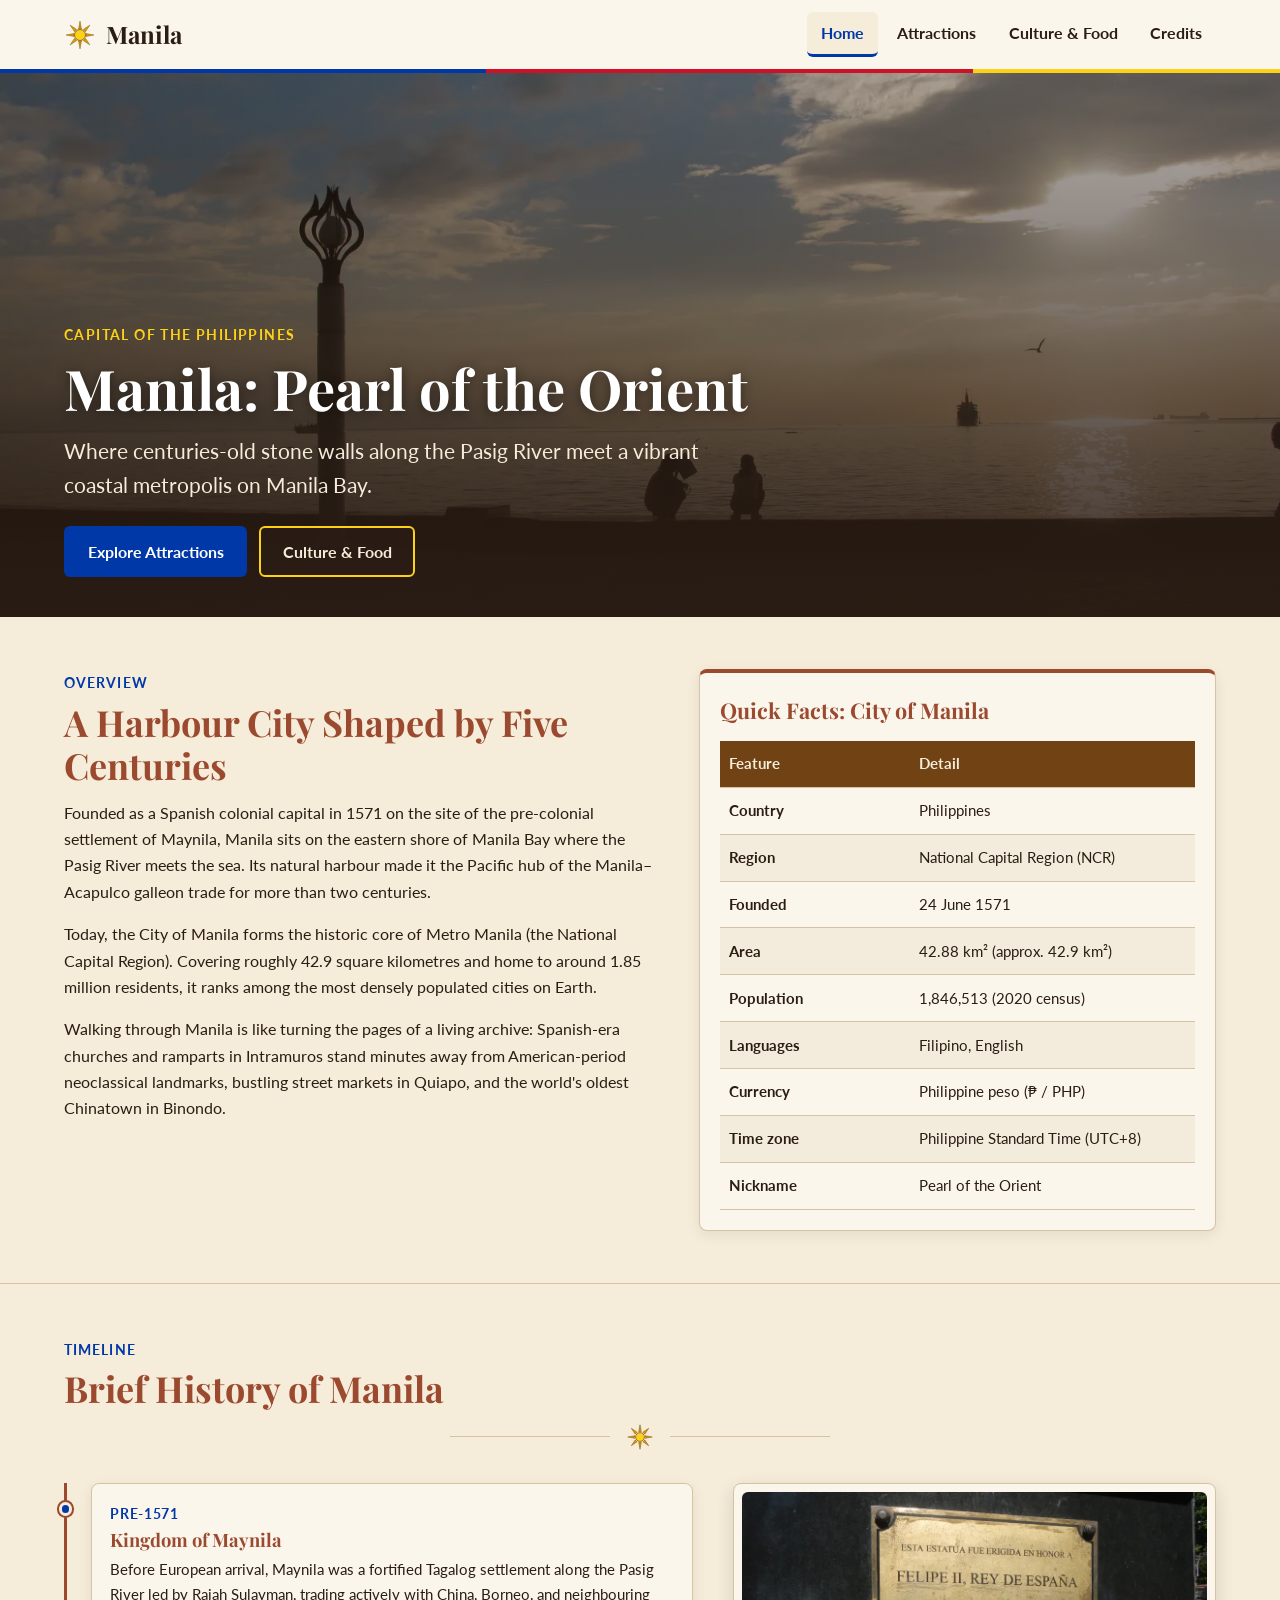
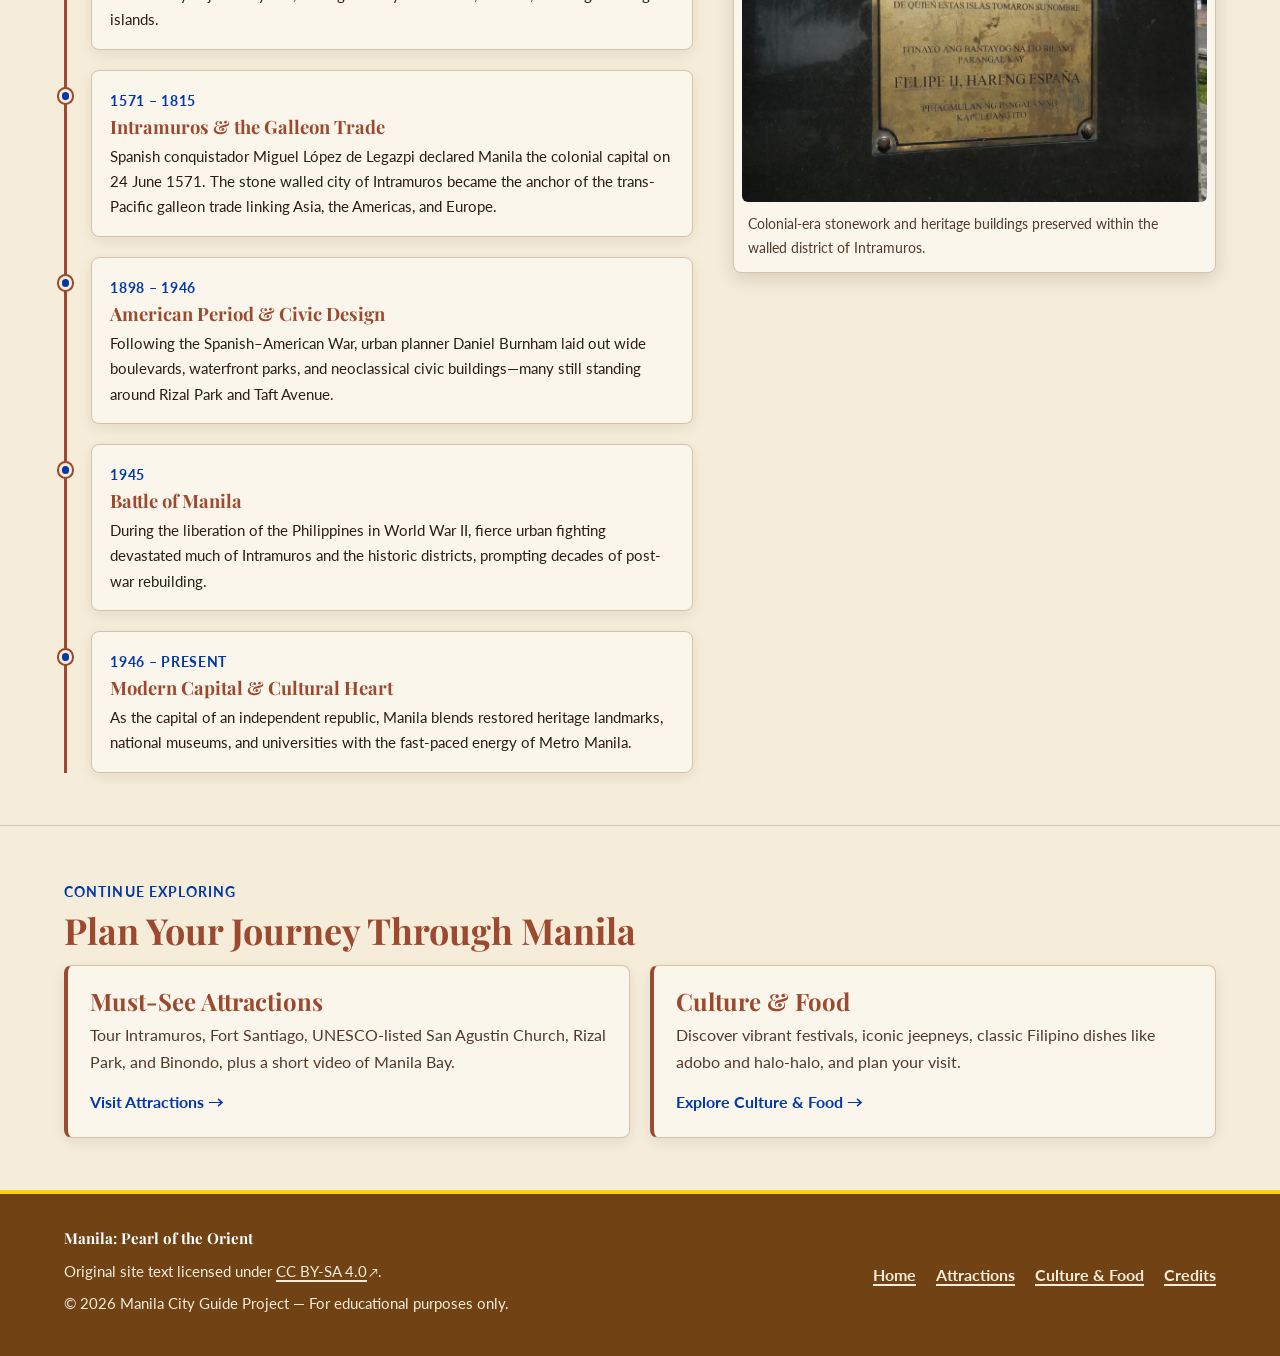
==== commit b15cfe21: "Adjusted copyright and education disclaimers placement in the footer Assisted-by: Gemini 4 Neon" ====
--- a/index.html
+++ b/index.html
@@ -240,7 +240,8 @@
     <div class="container footer-grid">
       <div>
         <p class="footer-brand">Manila: Pearl of the Orient</p>
-        <p>Original site text licensed under <a href="https://creativecommons.org/licenses/by-sa/4.0/" target="_blank" rel="noopener noreferrer">CC BY-SA 4.0<span class="visually-hidden"> (opens in a new tab)</span><span class="external-icon" aria-hidden="true">↗</span></a>. © 2026 Manila City Guide Project — For educational purposes only.</p>
+        <p>Original site text licensed under <a href="https://creativecommons.org/licenses/by-sa/4.0/" target="_blank" rel="noopener noreferrer">CC BY-SA 4.0<span class="visually-hidden"> (opens in a new tab)</span><span class="external-icon" aria-hidden="true">↗</span></a>.</p>
+        <p>© 2026 Manila City Guide Project — For educational purposes only.</p>
       </div>
       <nav class="footer-nav" aria-label="Footer">
         <ul>
